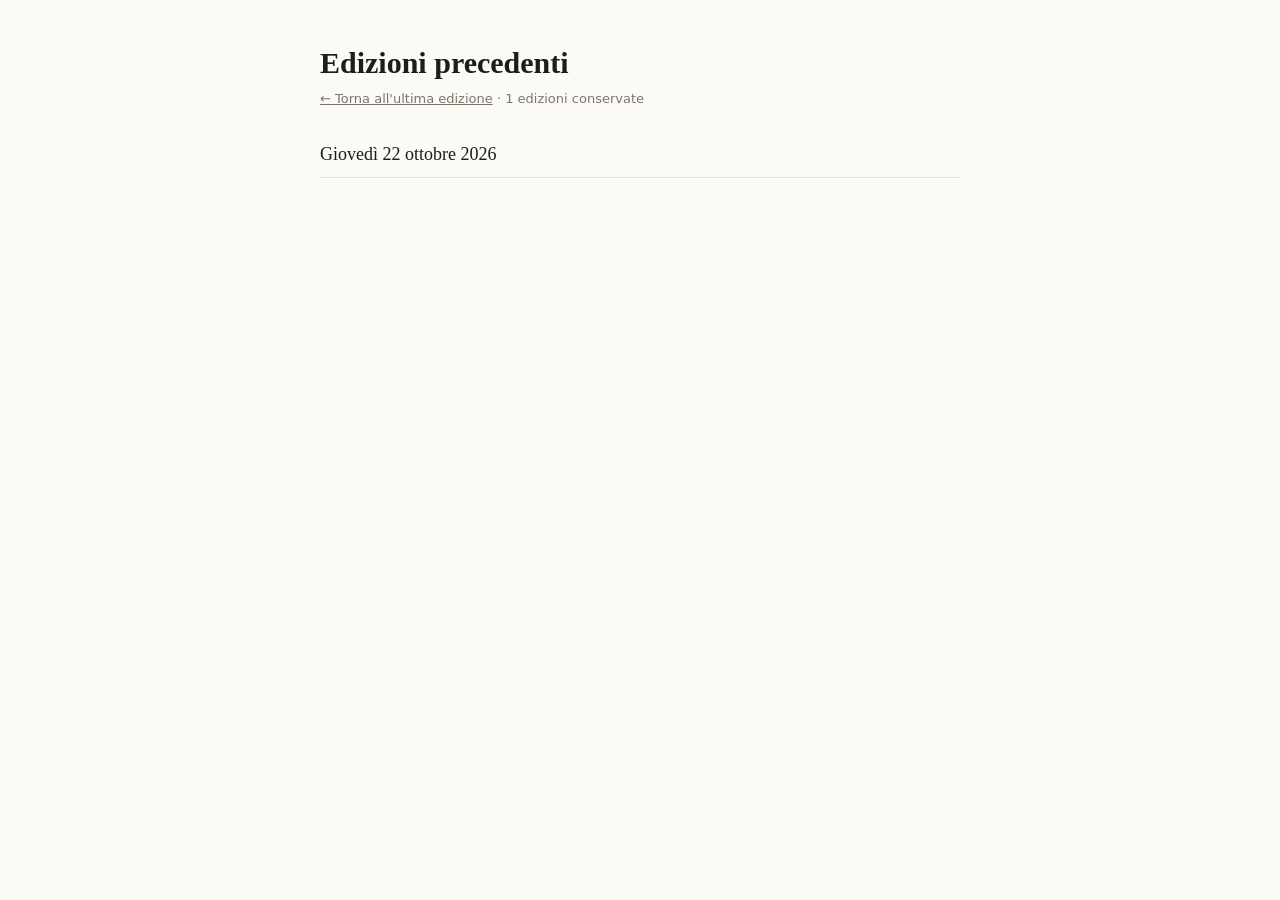
==== docs/archivio/index.html @ a7464d04 "La Rassegna: aggregatore di notizie e opinioni con edizione quotidiana Co-Authored-By: Claude Sonnet" ====
<!doctype html><html lang="it"><head><meta charset="utf-8"><meta name="viewport" content="width=device-width,initial-scale=1"><title>Edizioni precedenti — La Rassegna</title><style>body{margin:0;background:#fbfaf6;color:#1d1d1a;font:17px/1.5 'Iowan Old Style',Georgia,serif}
main{max-width:640px;margin:0 auto;padding:40px 24px 80px}h1{font-size:30px;margin:0 0 6px}p{color:#7a766b;font:13px -apple-system,system-ui,sans-serif;margin:0 0 26px}
a{color:inherit}ul{list-style:none;padding:0;margin:0}li{padding:9px 0;border-bottom:1px solid #e7e3d8}li a{text-decoration:none;font-size:18px}li a:hover{text-decoration:underline}
li span{font:12px -apple-system,system-ui,sans-serif;color:#7a766b;margin-left:10px}
@media(prefers-color-scheme:dark){body{background:#161613;color:#e9e6dc}li{border-color:#2d2b25}p,li span{color:#9a9689}}</style></head><body><main><h1>Edizioni precedenti</h1><p><a href="../">← Torna all'ultima edizione</a> · 1 edizioni conservate</p><ul><li><a href="2026-10-22.html">Giovedì 22 ottobre 2026</a></li></ul></main></body></html>
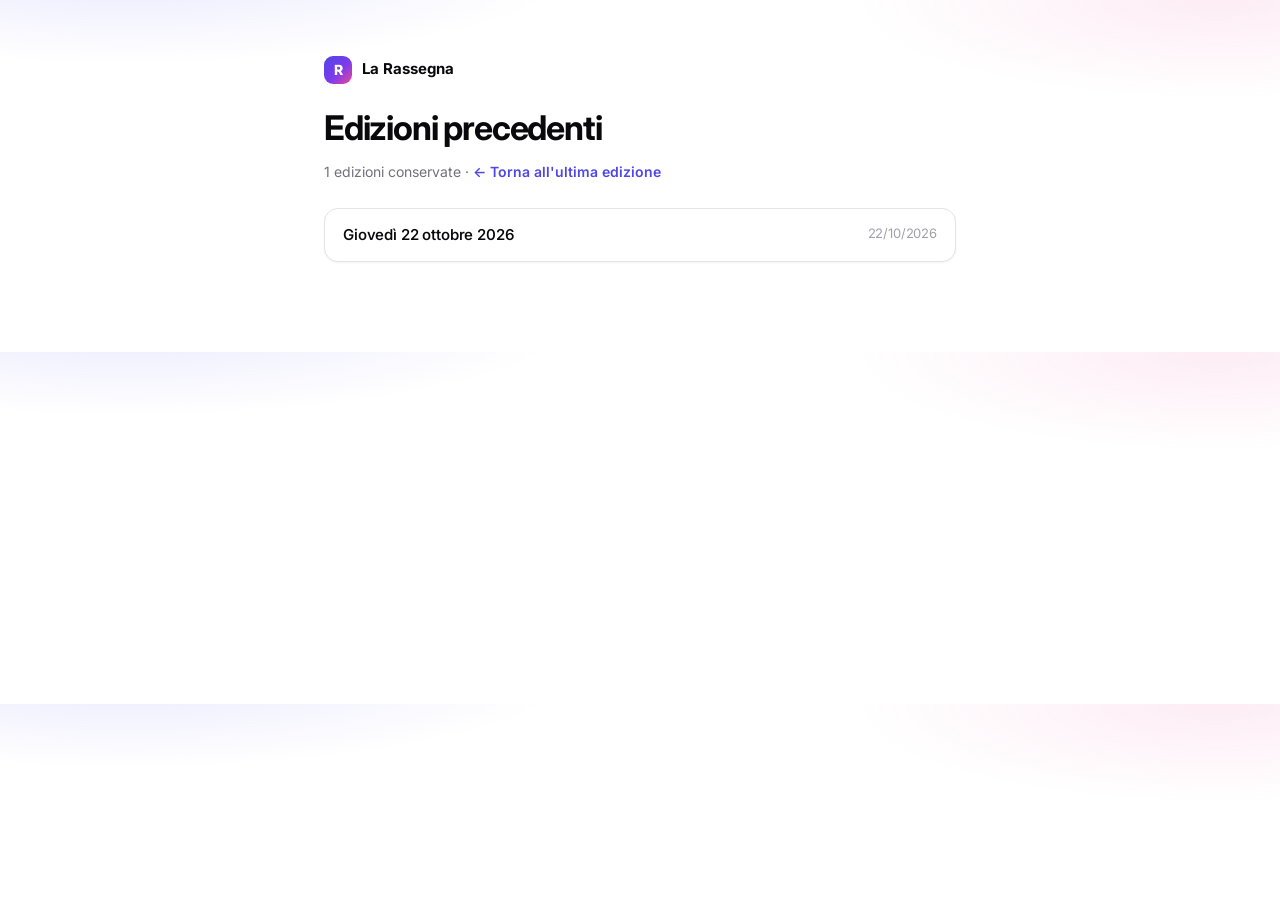
==== commit b0a27bc2: "Edizione del 2026-10-22" ====
--- a/docs/archivio/index.html
+++ b/docs/archivio/index.html
@@ -1,5 +1,8 @@
-<!doctype html><html lang="it"><head><meta charset="utf-8"><meta name="viewport" content="width=device-width,initial-scale=1"><title>Edizioni precedenti — La Rassegna</title><style>body{margin:0;background:#fbfaf6;color:#1d1d1a;font:17px/1.5 'Iowan Old Style',Georgia,serif}
-main{max-width:640px;margin:0 auto;padding:40px 24px 80px}h1{font-size:30px;margin:0 0 6px}p{color:#7a766b;font:13px -apple-system,system-ui,sans-serif;margin:0 0 26px}
-a{color:inherit}ul{list-style:none;padding:0;margin:0}li{padding:9px 0;border-bottom:1px solid #e7e3d8}li a{text-decoration:none;font-size:18px}li a:hover{text-decoration:underline}
-li span{font:12px -apple-system,system-ui,sans-serif;color:#7a766b;margin-left:10px}
-@media(prefers-color-scheme:dark){body{background:#161613;color:#e9e6dc}li{border-color:#2d2b25}p,li span{color:#9a9689}}</style></head><body><main><h1>Edizioni precedenti</h1><p><a href="../">← Torna all'ultima edizione</a> · 1 edizioni conservate</p><ul><li><a href="2026-10-22.html">Giovedì 22 ottobre 2026</a></li></ul></main></body></html>+<!doctype html><html lang="it"><head><meta charset="utf-8"><meta name="viewport" content="width=device-width,initial-scale=1"><title>Edizioni precedenti — La Rassegna</title><meta name="color-scheme" content="light"><link rel="stylesheet" href="https://fonts.googleapis.com/css2?family=Inter:wght@400;500;600;700;800&display=swap"><style>*{box-sizing:border-box}body{margin:0;background:#fff;color:#09090b;font:15px/1.55 Inter,ui-sans-serif,-apple-system,system-ui,sans-serif;-webkit-font-smoothing:antialiased;
+background:radial-gradient(50% 40% at 10% -10%,rgba(99,102,241,.14),transparent 70%),radial-gradient(40% 40% at 95% 0%,rgba(236,72,153,.1),transparent 70%),#fff}
+main{max-width:680px;margin:0 auto;padding:56px 24px 90px}a{color:inherit;text-decoration:none}
+.mark{display:inline-grid;place-items:center;width:28px;height:28px;border-radius:9px;background:linear-gradient(135deg,#4f46e5,#7c3aed 55%,#ec4899);color:#fff;font-weight:800;font-size:14px;margin-right:10px;vertical-align:middle}
+h1{font-size:34px;letter-spacing:-.035em;margin:18px 0 6px}p{margin:0 0 26px;color:#71717a;font-size:14px}p a{color:#4f46e5;font-weight:600}
+ul{list-style:none;padding:0;margin:0;border:1px solid #e4e4e7;border-radius:14px;overflow:hidden;background:#fff;box-shadow:0 1px 2px rgba(9,9,11,.05)}
+li+li{border-top:1px solid #f1f1f3}li a{display:flex;justify-content:space-between;padding:14px 18px;font-weight:550;letter-spacing:-.01em;transition:background .15s}
+li a:hover{background:#fafafa;color:#4f46e5}li span{color:#a1a1aa;font-weight:400;font-size:13px}</style></head><body><main><a href="../"><span class="mark">R</span><b>La Rassegna</b></a><h1>Edizioni precedenti</h1><p>1 edizioni conservate · <a href="../">← Torna all'ultima edizione</a></p><ul><li><a href="2026-10-22.html">Giovedì 22 ottobre 2026<span>22/10/2026</span></a></li></ul></main></body></html>
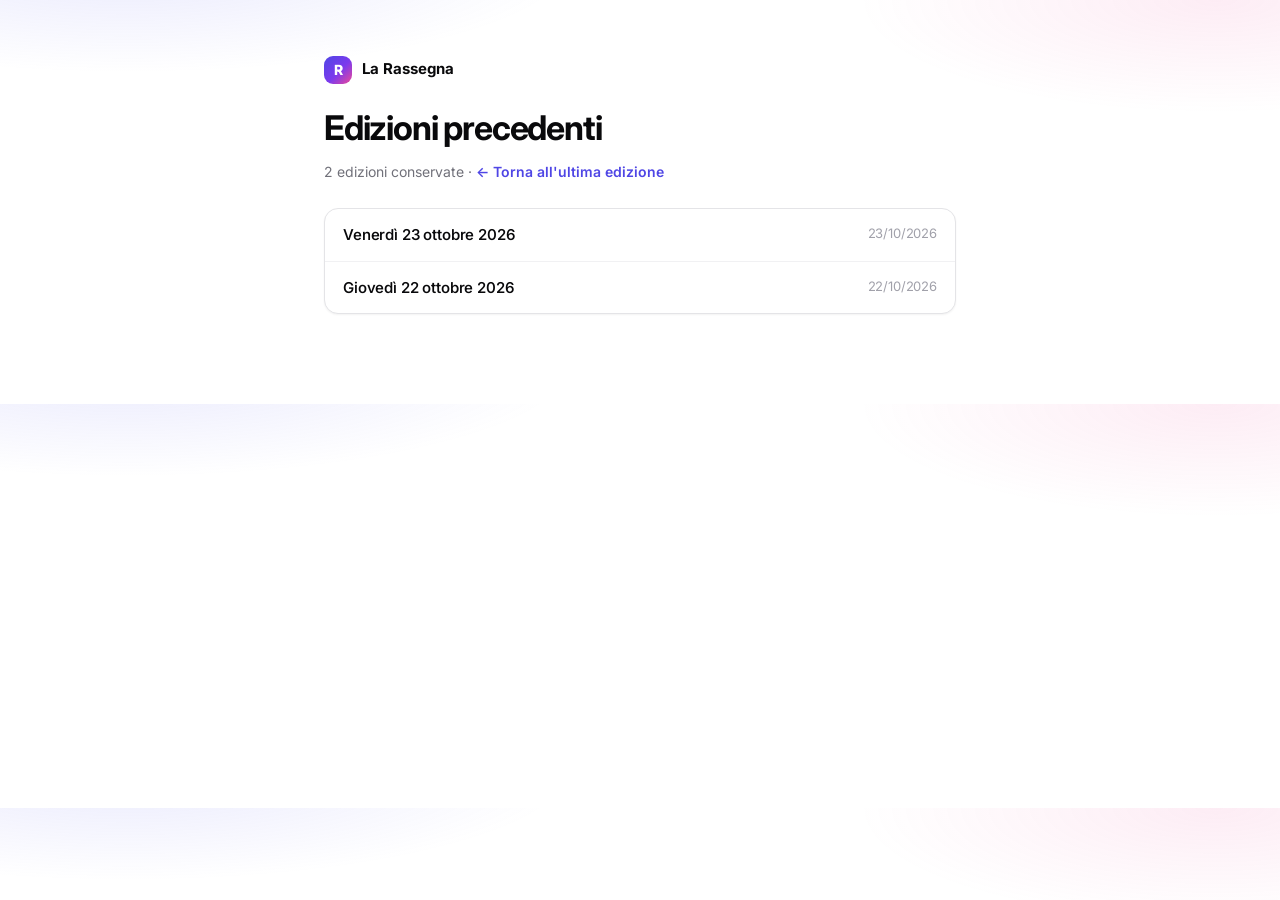
==== commit 0a7da922: "Edizione del 2026-10-23" ====
--- a/docs/archivio/index.html
+++ b/docs/archivio/index.html
@@ -1,8 +1,8 @@
-<!doctype html><html lang="it"><head><meta charset="utf-8"><meta name="viewport" content="width=device-width,initial-scale=1"><title>Edizioni precedenti — La Rassegna</title><meta name="color-scheme" content="light"><link rel="stylesheet" href="https://fonts.googleapis.com/css2?family=Inter:wght@400;500;600;700;800&display=swap"><style>*{box-sizing:border-box}body{margin:0;background:#fff;color:#09090b;font:15px/1.55 Inter,ui-sans-serif,-apple-system,system-ui,sans-serif;-webkit-font-smoothing:antialiased;
+<!doctype html><html lang="it"><head><meta charset="utf-8"><meta name="viewport" content="width=device-width,initial-scale=1"><title>Edizioni precedenti — La Rassegna</title><meta name="color-scheme" content="light"><link rel="icon" type="image/svg+xml" href="data:image/svg+xml,%3Csvg%20xmlns%3D%27http%3A//www.w3.org/2000/svg%27%20viewBox%3D%270%200%2064%2064%27%3E%3Cdefs%3E%3ClinearGradient%20id%3D%27g%27%20x1%3D%270%27%20y1%3D%270%27%20x2%3D%271%27%20y2%3D%271%27%3E%3Cstop%20offset%3D%270%27%20stop-color%3D%27%234f46e5%27/%3E%3Cstop%20offset%3D%27.55%27%20stop-color%3D%27%237c3aed%27/%3E%3Cstop%20offset%3D%271%27%20stop-color%3D%27%23ec4899%27/%3E%3C/linearGradient%3E%3C/defs%3E%3Crect%20width%3D%2764%27%20height%3D%2764%27%20rx%3D%2718%27%20fill%3D%27url%28%23g%29%27/%3E%3Cpath%20d%3D%27M23%2048V16h12a9%209%200%200%201%200%2018H23M34%2034l9%2014%27%20fill%3D%27none%27%20stroke%3D%27white%27%20stroke-width%3D%277%27%20stroke-linecap%3D%27round%27%20stroke-linejoin%3D%27round%27/%3E%3C/svg%3E"><link rel="stylesheet" href="https://fonts.googleapis.com/css2?family=Inter:wght@400;500;600;700;800&display=swap"><style>*{box-sizing:border-box}body{margin:0;background:#fff;color:#09090b;font:15px/1.55 Inter,ui-sans-serif,-apple-system,system-ui,sans-serif;-webkit-font-smoothing:antialiased;
 background:radial-gradient(50% 40% at 10% -10%,rgba(99,102,241,.14),transparent 70%),radial-gradient(40% 40% at 95% 0%,rgba(236,72,153,.1),transparent 70%),#fff}
 main{max-width:680px;margin:0 auto;padding:56px 24px 90px}a{color:inherit;text-decoration:none}
 .mark{display:inline-grid;place-items:center;width:28px;height:28px;border-radius:9px;background:linear-gradient(135deg,#4f46e5,#7c3aed 55%,#ec4899);color:#fff;font-weight:800;font-size:14px;margin-right:10px;vertical-align:middle}
 h1{font-size:34px;letter-spacing:-.035em;margin:18px 0 6px}p{margin:0 0 26px;color:#71717a;font-size:14px}p a{color:#4f46e5;font-weight:600}
 ul{list-style:none;padding:0;margin:0;border:1px solid #e4e4e7;border-radius:14px;overflow:hidden;background:#fff;box-shadow:0 1px 2px rgba(9,9,11,.05)}
 li+li{border-top:1px solid #f1f1f3}li a{display:flex;justify-content:space-between;padding:14px 18px;font-weight:550;letter-spacing:-.01em;transition:background .15s}
-li a:hover{background:#fafafa;color:#4f46e5}li span{color:#a1a1aa;font-weight:400;font-size:13px}</style></head><body><main><a href="../"><span class="mark">R</span><b>La Rassegna</b></a><h1>Edizioni precedenti</h1><p>1 edizioni conservate · <a href="../">← Torna all'ultima edizione</a></p><ul><li><a href="2026-10-22.html">Giovedì 22 ottobre 2026<span>22/10/2026</span></a></li></ul></main></body></html>+li a:hover{background:#fafafa;color:#4f46e5}li span{color:#a1a1aa;font-weight:400;font-size:13px}</style></head><body><main><a href="../"><span class="mark">R</span><b>La Rassegna</b></a><h1>Edizioni precedenti</h1><p>2 edizioni conservate · <a href="../">← Torna all'ultima edizione</a></p><ul><li><a href="2026-10-23.html">Venerdì 23 ottobre 2026<span>23/10/2026</span></a></li><li><a href="2026-10-22.html">Giovedì 22 ottobre 2026<span>22/10/2026</span></a></li></ul></main></body></html>
